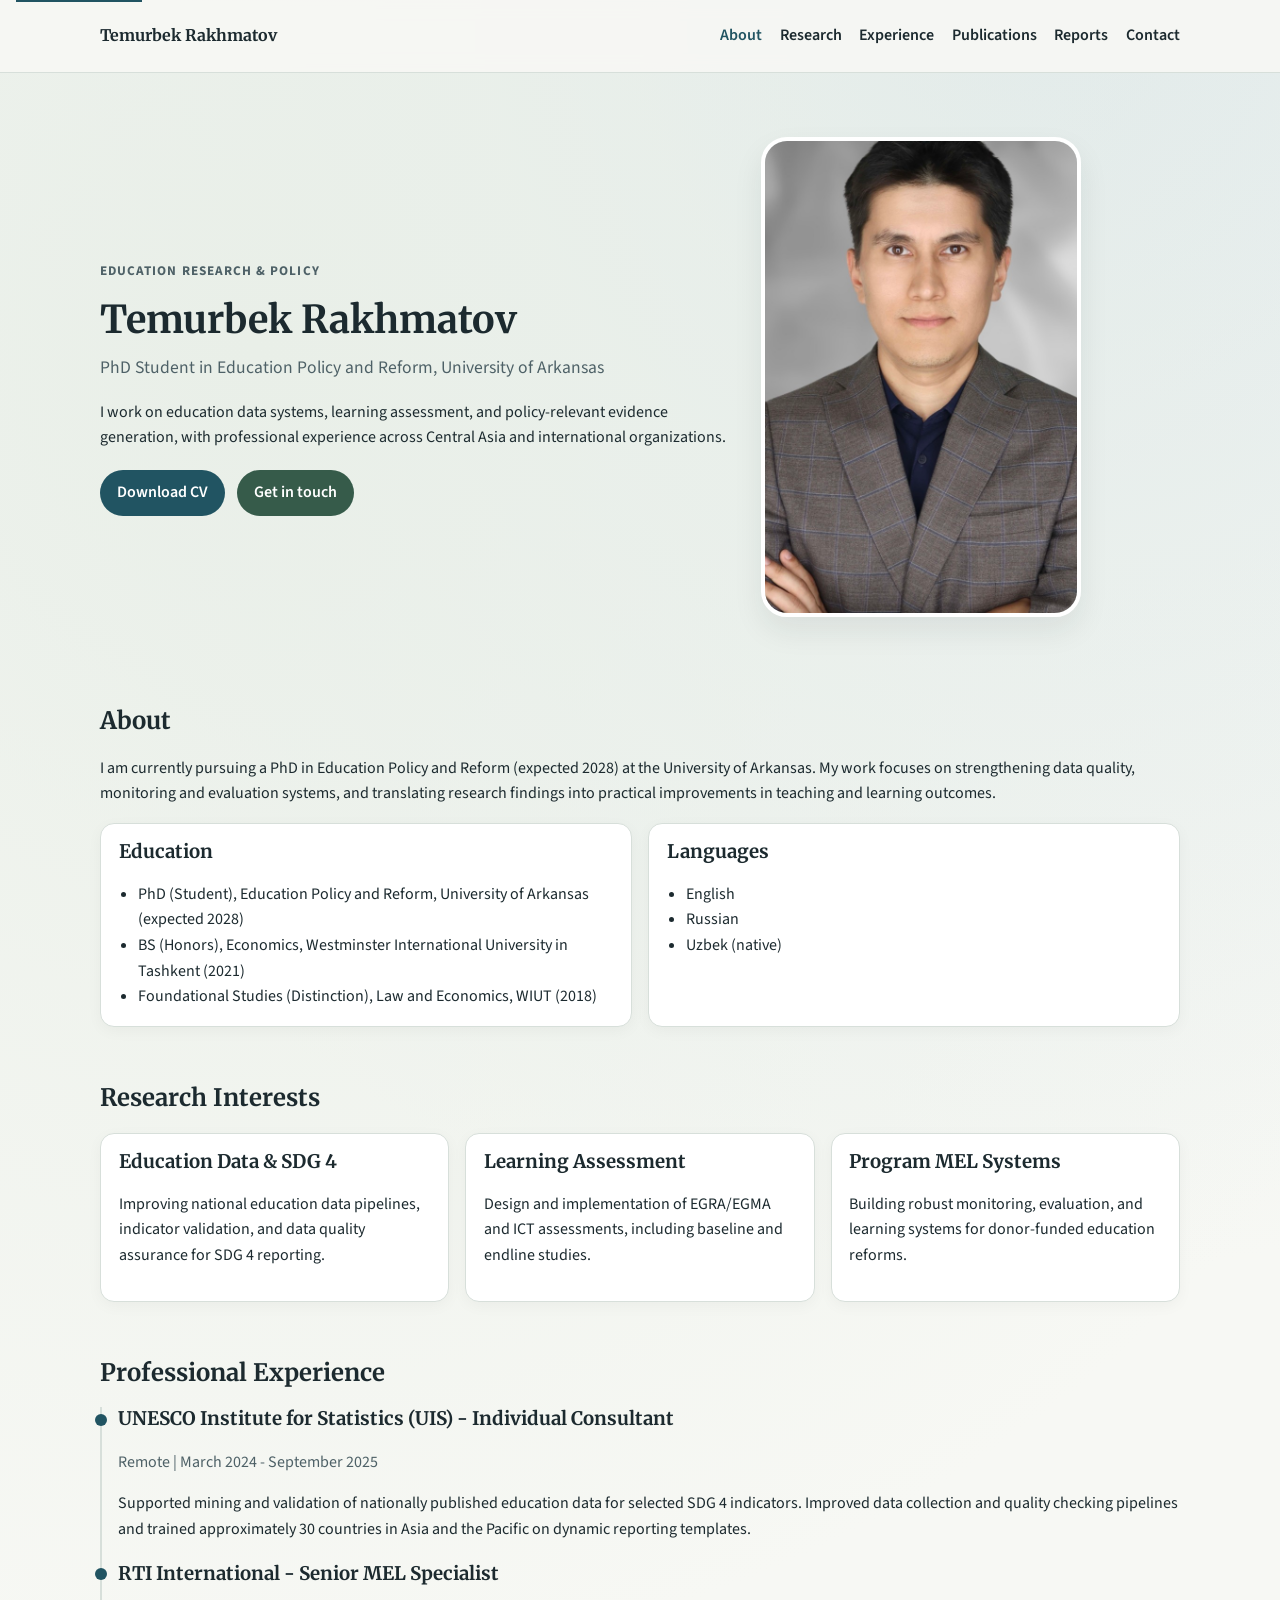
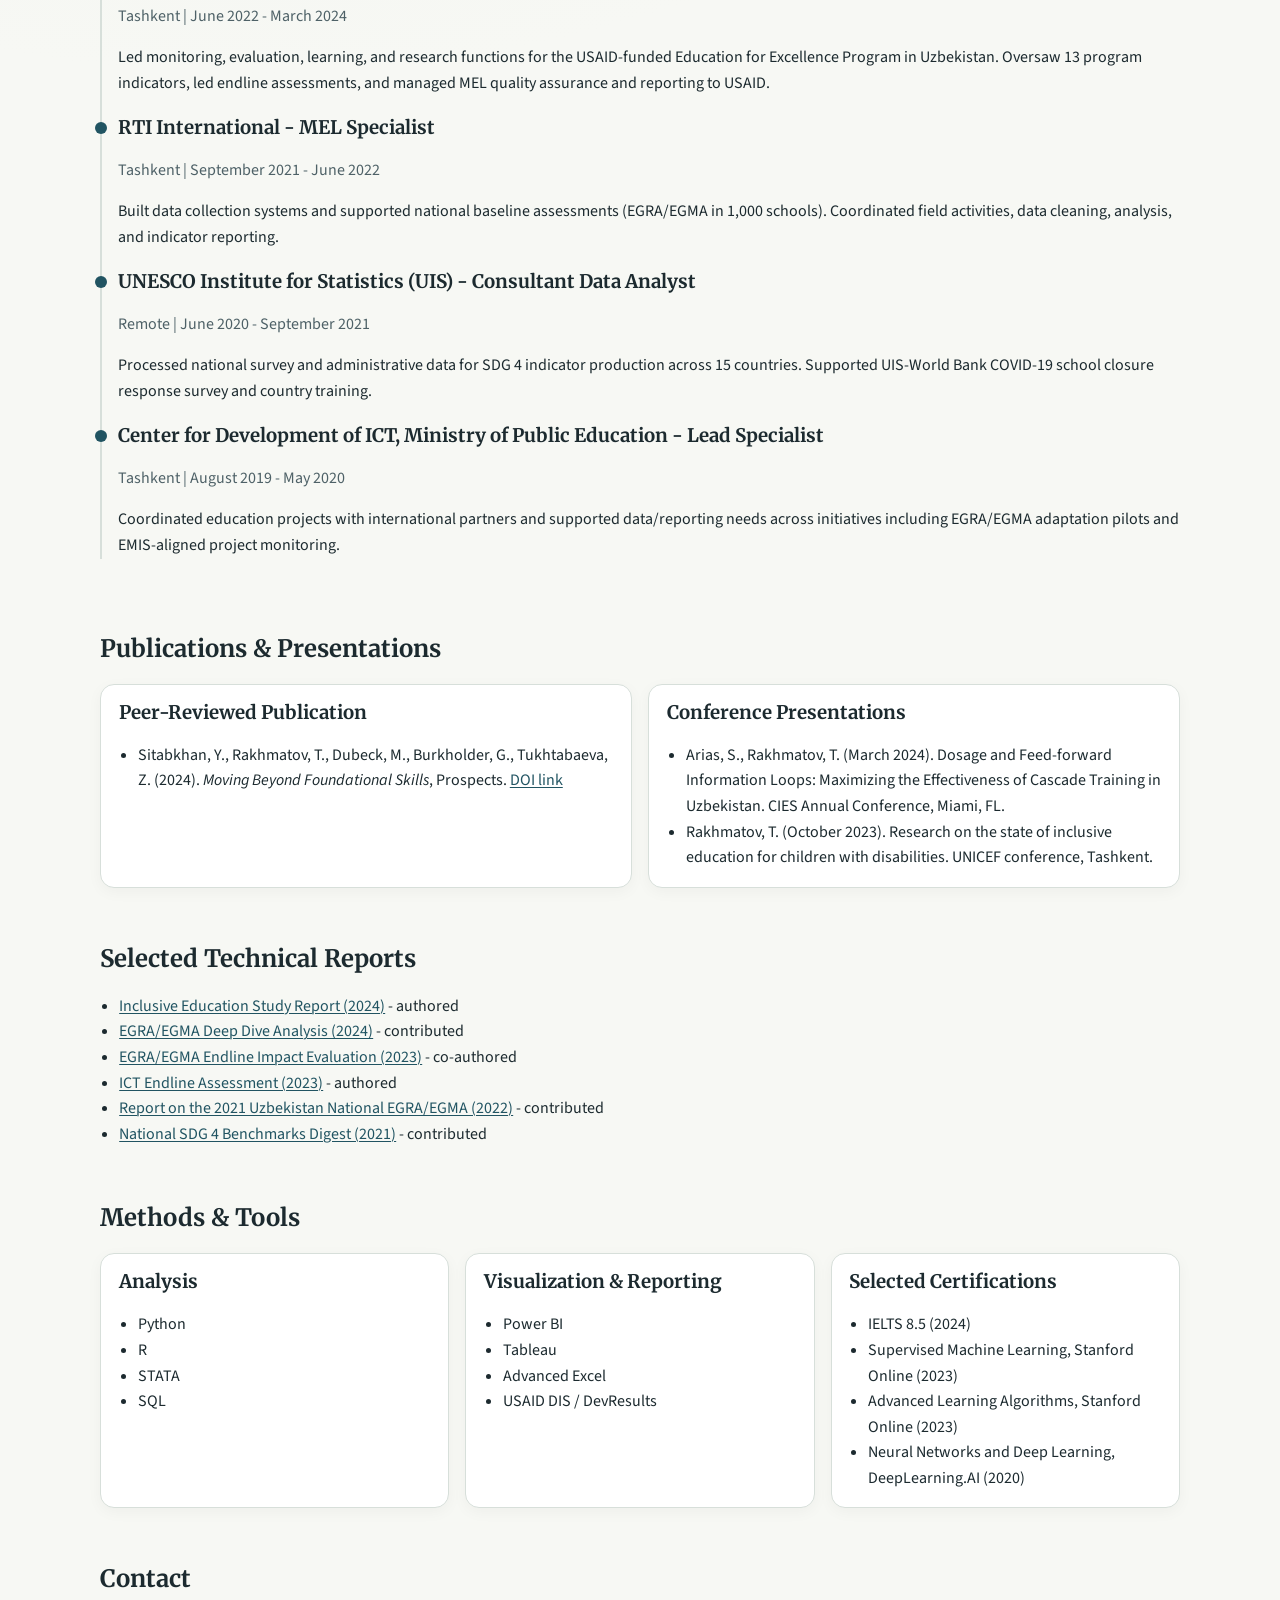
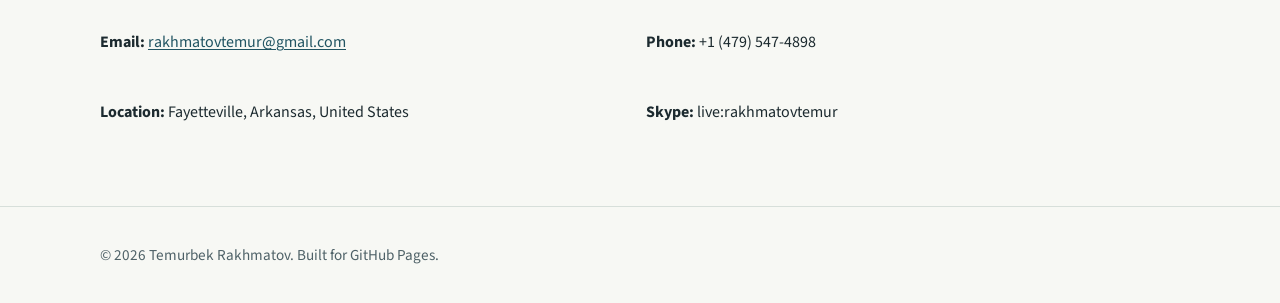
==== index.html @ f4b1b22e "Create academic personal website from CV" ====
<!DOCTYPE html>
<html lang="en">
  <head>
    <meta charset="UTF-8" />
    <meta name="viewport" content="width=device-width, initial-scale=1.0" />
    <title>Temurbek Rakhmatov | Education Research & Policy</title>
    <meta
      name="description"
      content="Personal academic website of Temurbek Rakhmatov, PhD student in Education Policy and Reform at the University of Arkansas."
    />
    <link rel="stylesheet" href="styles.css" />
  </head>
  <body>
    <a class="skip-link" href="#main">Skip to content</a>

    <header class="site-header">
      <nav class="nav container" aria-label="Primary">
        <a class="brand" href="#top">Temurbek Rakhmatov</a>
        <button class="menu-toggle" aria-expanded="false" aria-controls="primary-menu">
          Menu
        </button>
        <ul id="primary-menu" class="menu">
          <li><a href="#about">About</a></li>
          <li><a href="#research">Research</a></li>
          <li><a href="#experience">Experience</a></li>
          <li><a href="#publications">Publications</a></li>
          <li><a href="#reports">Reports</a></li>
          <li><a href="#contact">Contact</a></li>
        </ul>
      </nav>
    </header>

    <main id="main">
      <section id="top" class="hero container reveal">
        <div class="hero-content">
          <p class="eyebrow">Education Research & Policy</p>
          <h1>Temurbek Rakhmatov</h1>
          <p class="hero-subtitle">
            PhD Student in Education Policy and Reform, University of Arkansas
          </p>
          <p>
            I work on education data systems, learning assessment, and policy-relevant
            evidence generation, with professional experience across Central Asia and
            international organizations.
          </p>
          <div class="hero-actions">
            <a class="button" href="assets/docs/CV_Rakhmatov_Temurbek.docx">Download CV</a>
            <a class="button button-secondary" href="#contact">Get in touch</a>
          </div>
        </div>
        <figure class="hero-image">
          <img src="assets/images/profile.jpg" alt="Portrait of Temurbek Rakhmatov" />
        </figure>
      </section>

      <section id="about" class="section container reveal">
        <h2>About</h2>
        <p>
          I am currently pursuing a PhD in Education Policy and Reform (expected 2028)
          at the University of Arkansas. My work focuses on strengthening data quality,
          monitoring and evaluation systems, and translating research findings into
          practical improvements in teaching and learning outcomes.
        </p>
        <div class="cards two-col">
          <article class="card">
            <h3>Education</h3>
            <ul>
              <li>PhD (Student), Education Policy and Reform, University of Arkansas (expected 2028)</li>
              <li>BS (Honors), Economics, Westminster International University in Tashkent (2021)</li>
              <li>Foundational Studies (Distinction), Law and Economics, WIUT (2018)</li>
            </ul>
          </article>
          <article class="card">
            <h3>Languages</h3>
            <ul>
              <li>English</li>
              <li>Russian</li>
              <li>Uzbek (native)</li>
            </ul>
          </article>
        </div>
      </section>

      <section id="research" class="section container reveal">
        <h2>Research Interests</h2>
        <div class="cards three-col">
          <article class="card">
            <h3>Education Data & SDG 4</h3>
            <p>
              Improving national education data pipelines, indicator validation,
              and data quality assurance for SDG 4 reporting.
            </p>
          </article>
          <article class="card">
            <h3>Learning Assessment</h3>
            <p>
              Design and implementation of EGRA/EGMA and ICT assessments,
              including baseline and endline studies.
            </p>
          </article>
          <article class="card">
            <h3>Program MEL Systems</h3>
            <p>
              Building robust monitoring, evaluation, and learning systems for
              donor-funded education reforms.
            </p>
          </article>
        </div>
      </section>

      <section id="experience" class="section container reveal">
        <h2>Professional Experience</h2>
        <div class="timeline">
          <article class="timeline-item">
            <h3>UNESCO Institute for Statistics (UIS) - Individual Consultant</h3>
            <p class="muted">Remote | March 2024 - September 2025</p>
            <p>
              Supported mining and validation of nationally published education data
              for selected SDG 4 indicators. Improved data collection and quality
              checking pipelines and trained approximately 30 countries in Asia and
              the Pacific on dynamic reporting templates.
            </p>
          </article>

          <article class="timeline-item">
            <h3>RTI International - Senior MEL Specialist</h3>
            <p class="muted">Tashkent | June 2022 - March 2024</p>
            <p>
              Led monitoring, evaluation, learning, and research functions for the
              USAID-funded Education for Excellence Program in Uzbekistan. Oversaw 13
              program indicators, led endline assessments, and managed MEL quality
              assurance and reporting to USAID.
            </p>
          </article>

          <article class="timeline-item">
            <h3>RTI International - MEL Specialist</h3>
            <p class="muted">Tashkent | September 2021 - June 2022</p>
            <p>
              Built data collection systems and supported national baseline assessments
              (EGRA/EGMA in 1,000 schools). Coordinated field activities, data cleaning,
              analysis, and indicator reporting.
            </p>
          </article>

          <article class="timeline-item">
            <h3>UNESCO Institute for Statistics (UIS) - Consultant Data Analyst</h3>
            <p class="muted">Remote | June 2020 - September 2021</p>
            <p>
              Processed national survey and administrative data for SDG 4 indicator
              production across 15 countries. Supported UIS-World Bank COVID-19 school
              closure response survey and country training.
            </p>
          </article>

          <article class="timeline-item">
            <h3>Center for Development of ICT, Ministry of Public Education - Lead Specialist</h3>
            <p class="muted">Tashkent | August 2019 - May 2020</p>
            <p>
              Coordinated education projects with international partners and supported
              data/reporting needs across initiatives including EGRA/EGMA adaptation
              pilots and EMIS-aligned project monitoring.
            </p>
          </article>
        </div>
      </section>

      <section id="publications" class="section container reveal">
        <h2>Publications & Presentations</h2>
        <div class="cards two-col">
          <article class="card">
            <h3>Peer-Reviewed Publication</h3>
            <ul>
              <li>
                Sitabkhan, Y., Rakhmatov, T., Dubeck, M., Burkholder, G., Tukhtabaeva, Z.
                (2024). <em>Moving Beyond Foundational Skills</em>, Prospects.
                <a href="https://doi.org/10.1007/s11125-025-09718-y">DOI link</a>
              </li>
            </ul>
          </article>
          <article class="card">
            <h3>Conference Presentations</h3>
            <ul>
              <li>
                Arias, S., Rakhmatov, T. (March 2024). Dosage and Feed-forward
                Information Loops: Maximizing the Effectiveness of Cascade Training in
                Uzbekistan. CIES Annual Conference, Miami, FL.
              </li>
              <li>
                Rakhmatov, T. (October 2023). Research on the state of inclusive
                education for children with disabilities. UNICEF conference, Tashkent.
              </li>
            </ul>
          </article>
        </div>
      </section>

      <section id="reports" class="section container reveal">
        <h2>Selected Technical Reports</h2>
        <ul class="report-list">
          <li><a href="https://shared.rti.org/content/ueep-inclusive-education-study">Inclusive Education Study Report (2024)</a> - authored</li>
          <li><a href="https://shared.rti.org/content/uzbekistan-egra-and-egma-deep-dive-analysis">EGRA/EGMA Deep Dive Analysis (2024)</a> - contributed</li>
          <li><a href="https://shared.rti.org/content/uzbekistan-education-excellence-program-ueep-early-grade-reading-and-mathematics-endline">EGRA/EGMA Endline Impact Evaluation (2023)</a> - co-authored</li>
          <li><a href="https://shared.rti.org/content/ict-endline-assessment">ICT Endline Assessment (2023)</a> - authored</li>
          <li><a href="https://pdf.usaid.gov/pdf_docs/PA00ZJZR.pdf">Report on the 2021 Uzbekistan National EGRA/EGMA (2022)</a> - contributed</li>
          <li><a href="https://tcg.uis.unesco.org/wp-content/uploads/sites/4/2022/01/SDG-4-Data-Digest-2022-ENG.pdf">National SDG 4 Benchmarks Digest (2021)</a> - contributed</li>
        </ul>
      </section>

      <section id="skills" class="section container reveal">
        <h2>Methods & Tools</h2>
        <div class="cards three-col">
          <article class="card">
            <h3>Analysis</h3>
            <ul>
              <li>Python</li>
              <li>R</li>
              <li>STATA</li>
              <li>SQL</li>
            </ul>
          </article>
          <article class="card">
            <h3>Visualization & Reporting</h3>
            <ul>
              <li>Power BI</li>
              <li>Tableau</li>
              <li>Advanced Excel</li>
              <li>USAID DIS / DevResults</li>
            </ul>
          </article>
          <article class="card">
            <h3>Selected Certifications</h3>
            <ul>
              <li>IELTS 8.5 (2024)</li>
              <li>Supervised Machine Learning, Stanford Online (2023)</li>
              <li>Advanced Learning Algorithms, Stanford Online (2023)</li>
              <li>Neural Networks and Deep Learning, DeepLearning.AI (2020)</li>
            </ul>
          </article>
        </div>
      </section>

      <section id="contact" class="section container reveal">
        <h2>Contact</h2>
        <div class="contact-grid">
          <p><strong>Email:</strong> <a href="mailto:rakhmatovtemur@gmail.com">rakhmatovtemur@gmail.com</a></p>
          <p><strong>Phone:</strong> +1 (479) 547-4898</p>
          <p><strong>Location:</strong> Fayetteville, Arkansas, United States</p>
          <p><strong>Skype:</strong> live:rakhmatovtemur</p>
        </div>
      </section>
    </main>

    <footer class="site-footer">
      <div class="container">
        <p>© <span id="year"></span> Temurbek Rakhmatov. Built for GitHub Pages.</p>
      </div>
    </footer>

    <script src="script.js"></script>
  </body>
</html>
---- styles.css ----
@import url("https://fonts.googleapis.com/css2?family=Merriweather:wght@400;700&family=Source+Sans+3:wght@400;600;700&display=swap");

:root {
  --bg: #f7f8f4;
  --surface: #ffffff;
  --surface-soft: #edf1eb;
  --text: #1c2a2f;
  --muted: #4e6167;
  --accent: #215462;
  --accent-strong: #173f4a;
  --border: #d7dfda;
  --shadow: 0 14px 30px rgba(20, 36, 40, 0.08);
  --radius: 14px;
  --max-width: 1080px;
}

* {
  box-sizing: border-box;
}

html {
  scroll-behavior: smooth;
}

body {
  margin: 0;
  font-family: "Source Sans 3", sans-serif;
  color: var(--text);
  background:
    radial-gradient(circle at 20% 10%, #e9efe8 0%, transparent 40%),
    radial-gradient(circle at 80% 0%, #dfe9eb 0%, transparent 35%),
    var(--bg);
  line-height: 1.6;
}

h1,
h2,
h3 {
  margin-top: 0;
  font-family: "Merriweather", serif;
  line-height: 1.25;
}

a {
  color: var(--accent);
  text-decoration-thickness: 1px;
  text-underline-offset: 2px;
}

a:hover,
a:focus-visible {
  color: var(--accent-strong);
}

.container {
  width: min(var(--max-width), 92vw);
  margin: 0 auto;
}

.skip-link {
  position: absolute;
  top: -40px;
  left: 1rem;
  background: var(--accent);
  color: #fff;
  padding: 0.5rem 0.75rem;
  z-index: 100;
}

.skip-link:focus {
  top: 0.75rem;
}

.site-header {
  position: sticky;
  top: 0;
  z-index: 99;
  backdrop-filter: blur(8px);
  background: rgba(247, 248, 244, 0.88);
  border-bottom: 1px solid var(--border);
}

.nav {
  display: flex;
  align-items: center;
  justify-content: space-between;
  gap: 1rem;
  min-height: 72px;
}

.brand {
  font-family: "Merriweather", serif;
  font-weight: 700;
  text-decoration: none;
  color: var(--text);
}

.menu {
  display: flex;
  align-items: center;
  gap: 1.1rem;
  list-style: none;
  margin: 0;
  padding: 0;
}

.menu a {
  text-decoration: none;
  color: var(--text);
  font-weight: 600;
}

.menu a:hover,
.menu a.active {
  color: var(--accent);
}

.menu-toggle {
  display: none;
  border: 1px solid var(--border);
  background: var(--surface);
  border-radius: 10px;
  padding: 0.45rem 0.75rem;
  color: var(--text);
}

.hero {
  display: grid;
  grid-template-columns: 1.2fr 0.8fr;
  align-items: center;
  gap: 2rem;
  padding: 4rem 0 3rem;
}

.eyebrow {
  color: var(--muted);
  text-transform: uppercase;
  letter-spacing: 0.08em;
  font-weight: 700;
  font-size: 0.83rem;
}

.hero h1 {
  font-size: clamp(2rem, 3vw, 3rem);
  margin-bottom: 0.7rem;
}

.hero-subtitle {
  font-size: 1.1rem;
  color: var(--muted);
  margin-top: 0;
}

.hero-actions {
  display: flex;
  flex-wrap: wrap;
  gap: 0.8rem;
  margin-top: 1.2rem;
}

.button {
  display: inline-block;
  border-radius: 999px;
  padding: 0.62rem 1.05rem;
  text-decoration: none;
  color: #fff;
  background: var(--accent);
  font-weight: 600;
  transition: transform 0.2s ease, background 0.2s ease;
}

.button:hover,
.button:focus-visible {
  background: var(--accent-strong);
  transform: translateY(-1px);
}

.button-secondary {
  background: #365b4a;
}

.hero-image {
  margin: 0;
}

.hero-image img {
  width: 100%;
  max-width: 320px;
  border-radius: 26px;
  border: 4px solid #fff;
  box-shadow: var(--shadow);
  object-fit: cover;
  aspect-ratio: 2/3;
}

.section {
  padding: 2rem 0 1.5rem;
}

.cards {
  display: grid;
  gap: 1rem;
}

.two-col {
  grid-template-columns: repeat(2, minmax(0, 1fr));
}

.three-col {
  grid-template-columns: repeat(3, minmax(0, 1fr));
}

.card {
  background: var(--surface);
  border: 1px solid var(--border);
  border-radius: var(--radius);
  padding: 1rem 1.1rem;
  box-shadow: 0 4px 15px rgba(12, 22, 25, 0.04);
}

.card ul,
.report-list {
  margin: 0;
  padding-left: 1.2rem;
}

.timeline {
  border-left: 2px solid var(--border);
  padding-left: 1rem;
}

.timeline-item {
  margin-bottom: 1.2rem;
  position: relative;
}

.timeline-item::before {
  content: "";
  position: absolute;
  width: 12px;
  height: 12px;
  background: var(--accent);
  border-radius: 50%;
  left: -1.42rem;
  top: 0.4rem;
}

.muted {
  color: var(--muted);
  margin: 0.15rem 0 0.55rem;
}

.contact-grid {
  display: grid;
  grid-template-columns: repeat(2, minmax(0, 1fr));
  gap: 0.75rem;
}

.site-footer {
  margin-top: 2.5rem;
  border-top: 1px solid var(--border);
  padding: 1.3rem 0;
  color: var(--muted);
  font-size: 0.95rem;
}

.reveal {
  opacity: 0;
  transform: translateY(14px);
  transition: opacity 0.6s ease, transform 0.6s ease;
}

.reveal.visible {
  opacity: 1;
  transform: translateY(0);
}

@media (max-width: 920px) {
  .hero {
    grid-template-columns: 1fr;
    padding-top: 2.3rem;
  }

  .hero-image {
    order: -1;
  }

  .hero-image img {
    max-width: 260px;
  }

  .three-col,
  .two-col,
  .contact-grid {
    grid-template-columns: 1fr;
  }
}

@media (max-width: 760px) {
  .menu-toggle {
    display: inline-flex;
  }

  .menu {
    display: none;
    position: absolute;
    right: 4vw;
    top: 66px;
    background: var(--surface);
    border: 1px solid var(--border);
    border-radius: 12px;
    padding: 0.75rem;
    flex-direction: column;
    align-items: flex-start;
    box-shadow: var(--shadow);
  }

  .menu.open {
    display: flex;
  }
}

@media (prefers-reduced-motion: reduce) {
  html {
    scroll-behavior: auto;
  }

  .reveal {
    opacity: 1;
    transform: none;
    transition: none;
  }

  .button {
    transition: none;
  }
}
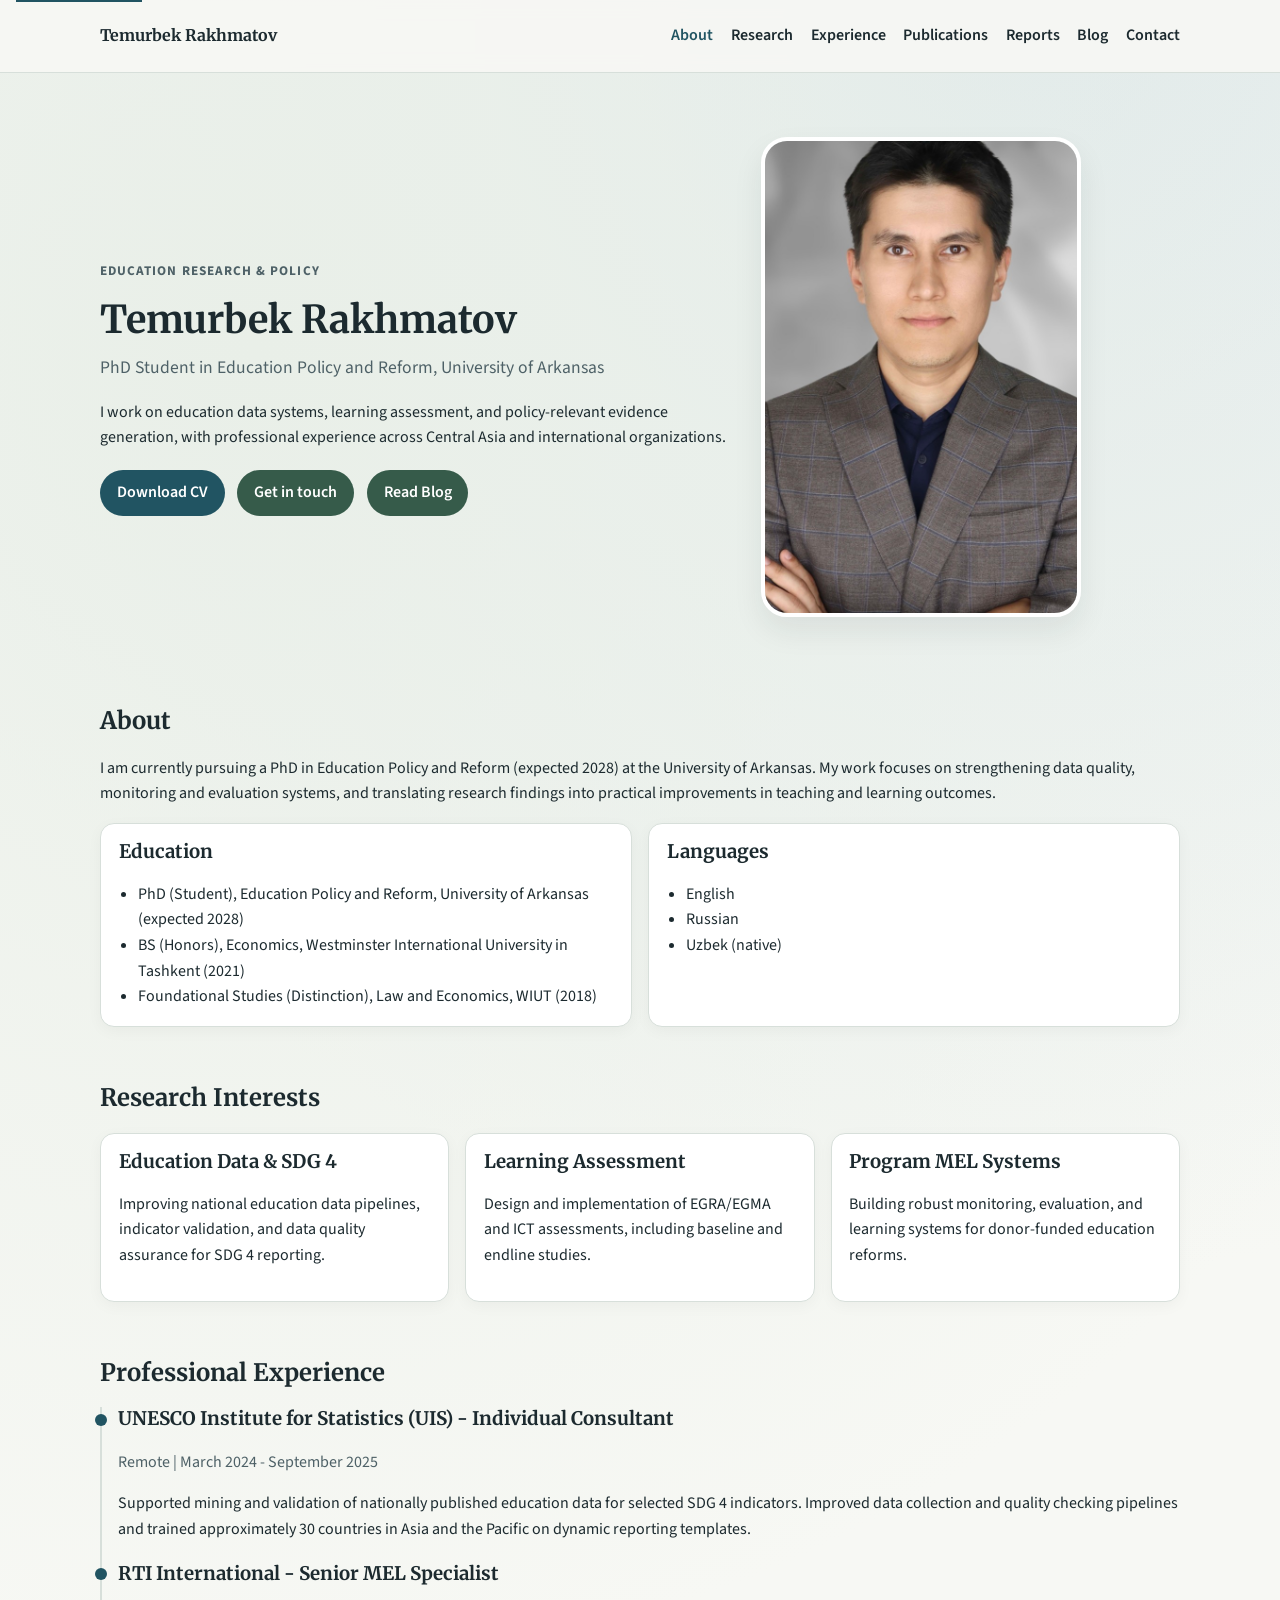
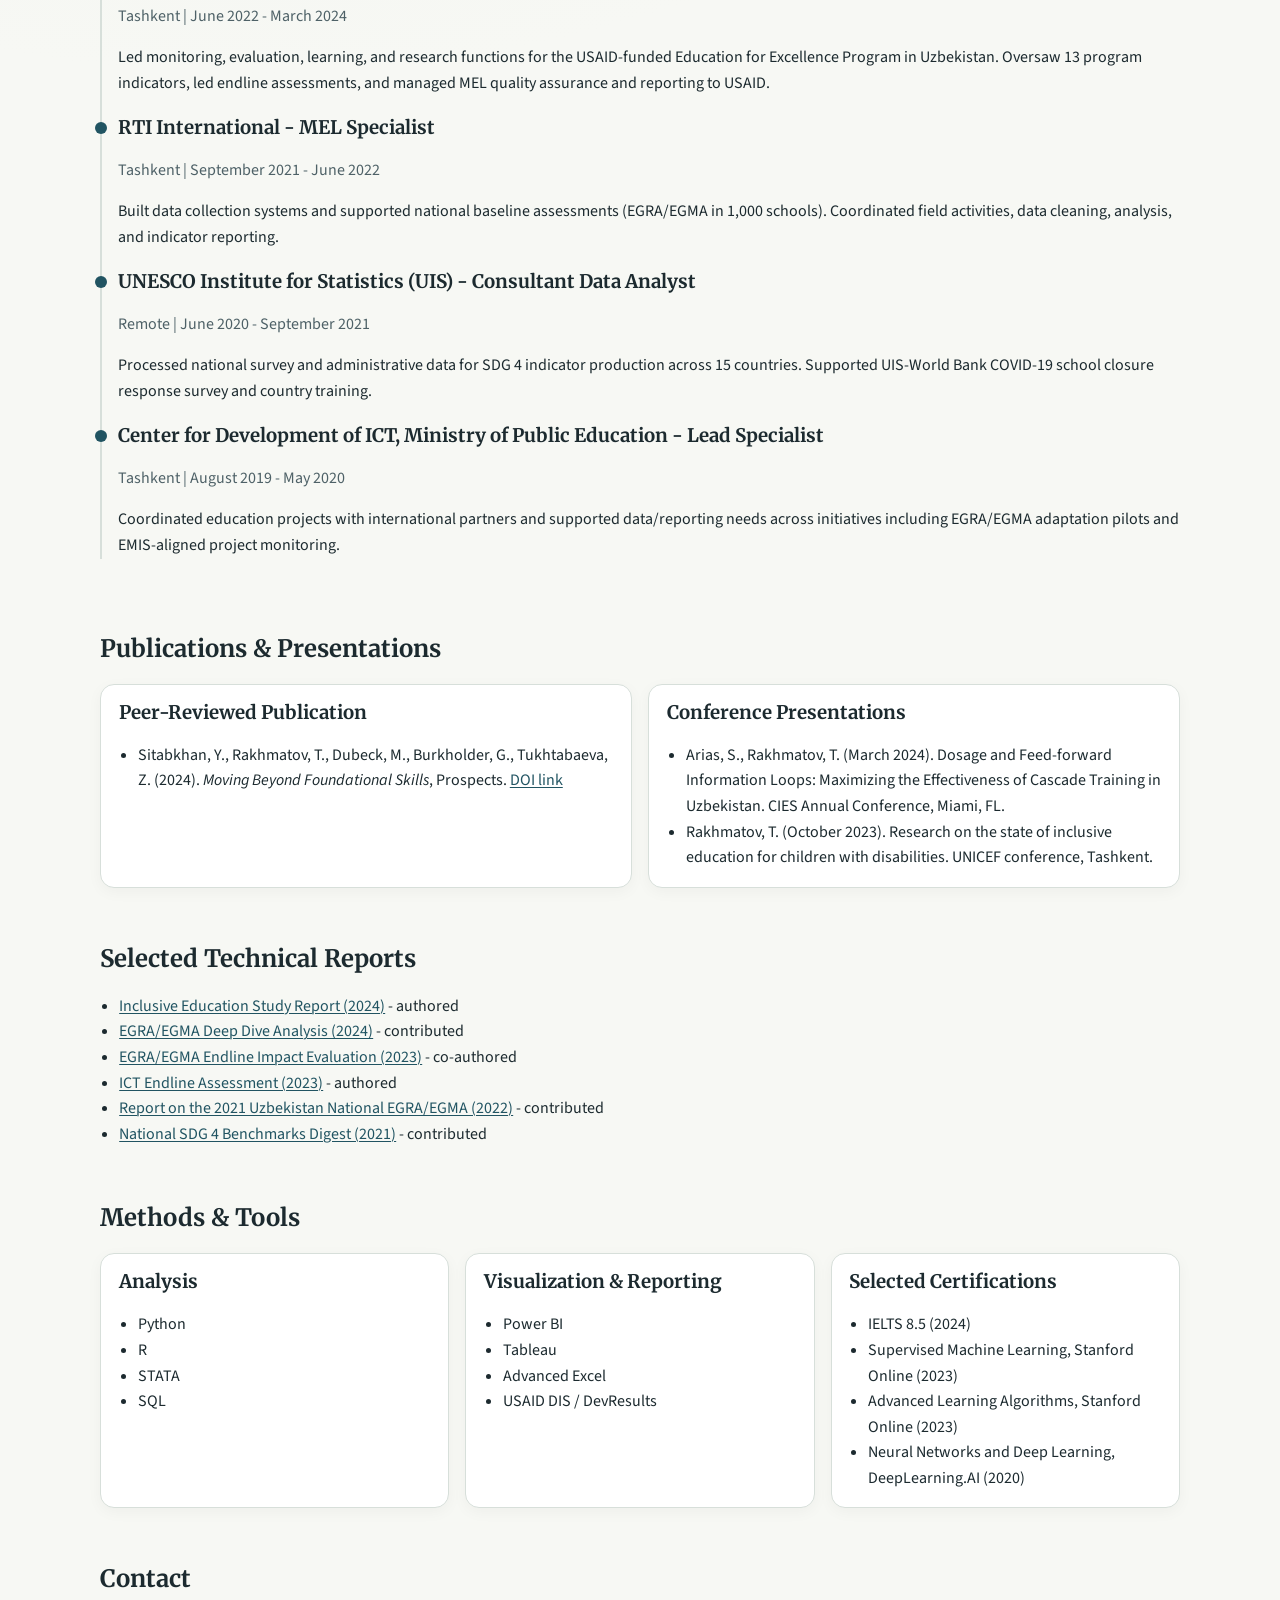
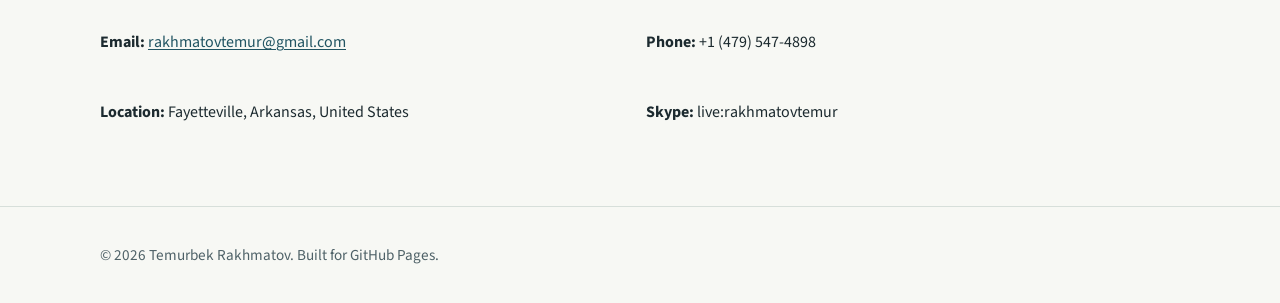
==== commit 2b0f928f: "Add Arkansas education spending blog and chart updates" ====
--- a/index.html
+++ b/index.html
@@ -3,7 +3,7 @@
   <head>
     <meta charset="UTF-8" />
     <meta name="viewport" content="width=device-width, initial-scale=1.0" />
-    <title>Temurbek Rakhmatov | Education Research & Policy</title>
+    <title>Temurbek Rakhmatov | Education Research &amp; Policy</title>
     <meta
       name="description"
       content="Personal academic website of Temurbek Rakhmatov, PhD student in Education Policy and Reform at the University of Arkansas."
@@ -25,6 +25,7 @@
           <li><a href="#experience">Experience</a></li>
           <li><a href="#publications">Publications</a></li>
           <li><a href="#reports">Reports</a></li>
+          <li><a href="blog/">Blog</a></li>
           <li><a href="#contact">Contact</a></li>
         </ul>
       </nav>
@@ -33,7 +34,7 @@
     <main id="main">
       <section id="top" class="hero container reveal">
         <div class="hero-content">
-          <p class="eyebrow">Education Research & Policy</p>
+          <p class="eyebrow">Education Research &amp; Policy</p>
           <h1>Temurbek Rakhmatov</h1>
           <p class="hero-subtitle">
             PhD Student in Education Policy and Reform, University of Arkansas
@@ -46,6 +47,7 @@
           <div class="hero-actions">
             <a class="button" href="assets/docs/CV_Rakhmatov_Temurbek.docx">Download CV</a>
             <a class="button button-secondary" href="#contact">Get in touch</a>
+            <a class="button button-secondary" href="blog/">Read Blog</a>
           </div>
         </div>
         <figure class="hero-image">
@@ -85,7 +87,7 @@
         <h2>Research Interests</h2>
         <div class="cards three-col">
           <article class="card">
-            <h3>Education Data & SDG 4</h3>
+            <h3>Education Data &amp; SDG 4</h3>
             <p>
               Improving national education data pipelines, indicator validation,
               and data quality assurance for SDG 4 reporting.
@@ -166,7 +168,7 @@
       </section>
 
       <section id="publications" class="section container reveal">
-        <h2>Publications & Presentations</h2>
+        <h2>Publications &amp; Presentations</h2>
         <div class="cards two-col">
           <article class="card">
             <h3>Peer-Reviewed Publication</h3>
@@ -208,7 +210,7 @@
       </section>
 
       <section id="skills" class="section container reveal">
-        <h2>Methods & Tools</h2>
+        <h2>Methods &amp; Tools</h2>
         <div class="cards three-col">
           <article class="card">
             <h3>Analysis</h3>
@@ -220,7 +222,7 @@
             </ul>
           </article>
           <article class="card">
-            <h3>Visualization & Reporting</h3>
+            <h3>Visualization &amp; Reporting</h3>
             <ul>
               <li>Power BI</li>
               <li>Tableau</li>
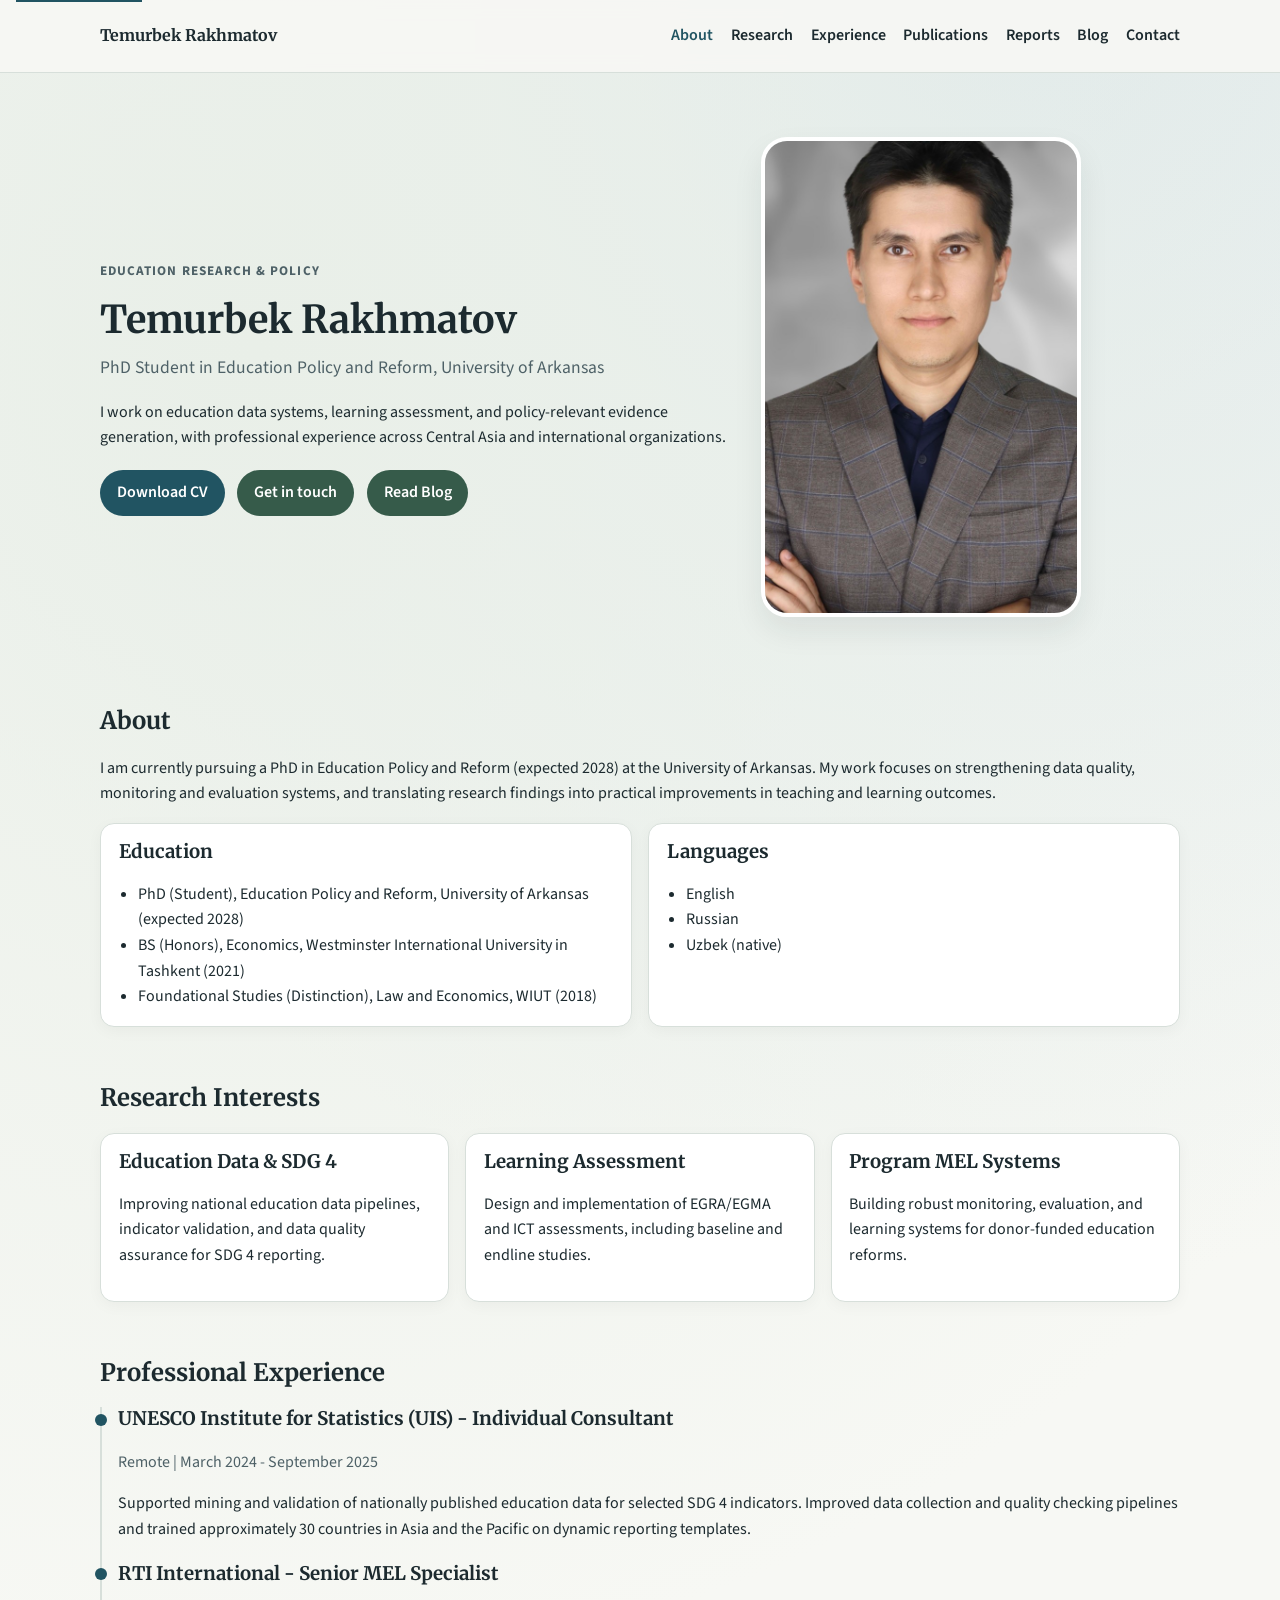
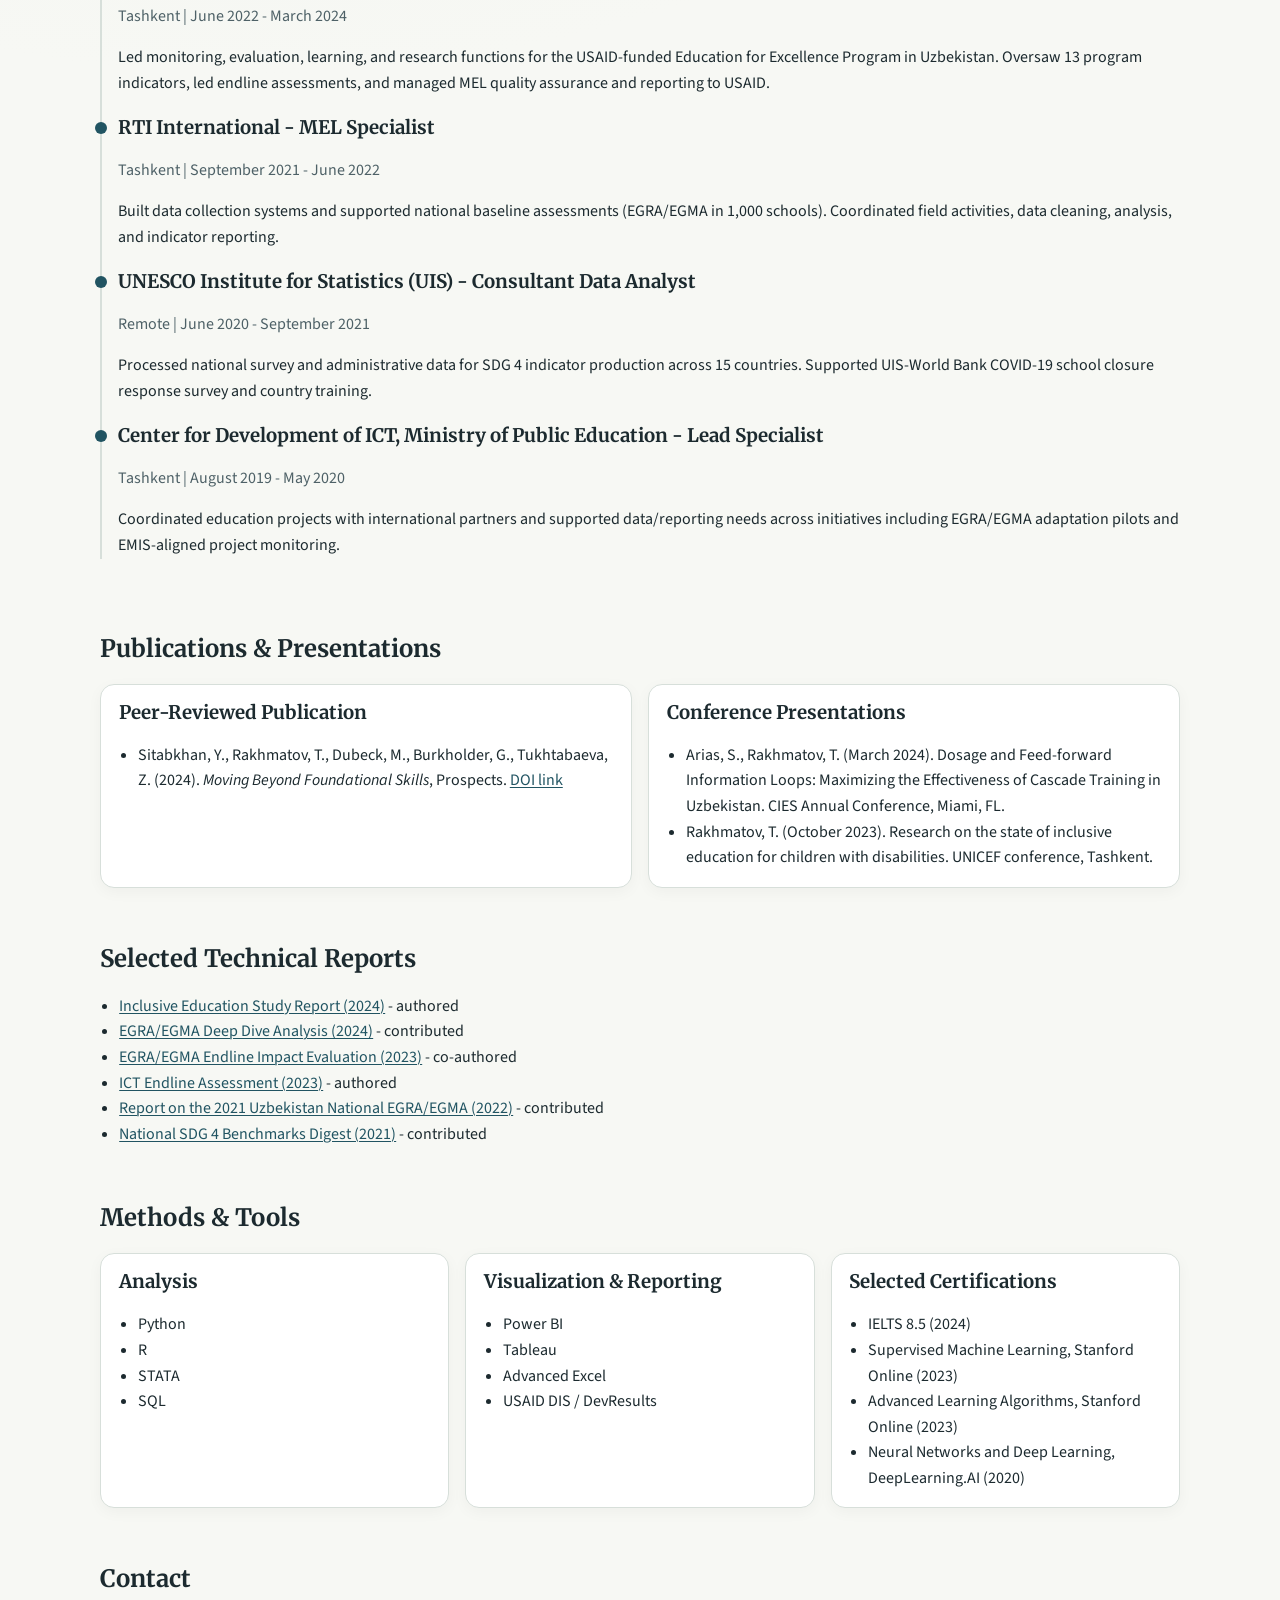
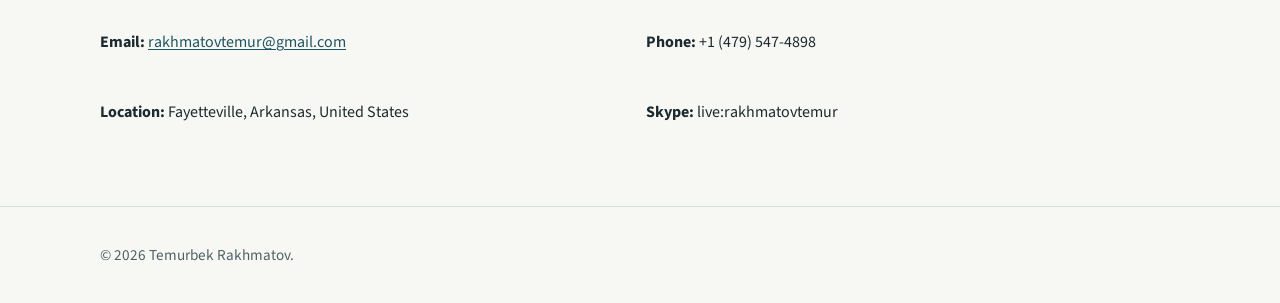
==== commit 901d8bd7: "Remove "Built for GitHub Pages" from footer text in index.html" ====
--- a/index.html
+++ b/index.html
@@ -255,7 +255,7 @@
 
     <footer class="site-footer">
       <div class="container">
-        <p>© <span id="year"></span> Temurbek Rakhmatov. Built for GitHub Pages.</p>
+        <p>© <span id="year"></span> Temurbek Rakhmatov.</p>
       </div>
     </footer>
 
